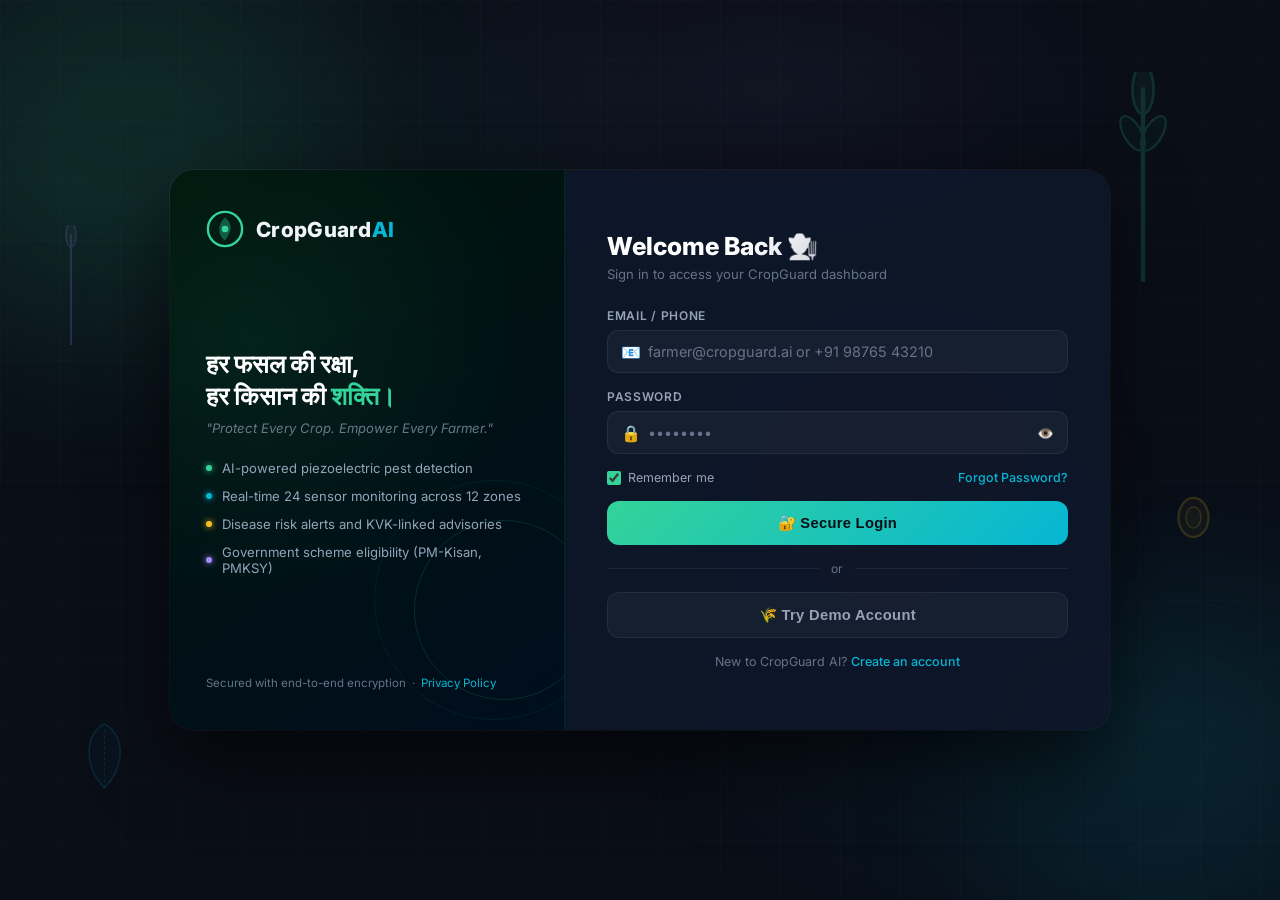
==== login.html @ 86226fdc "Add files via upload" ====
<!DOCTYPE html>
<html lang="en">
<head>
    <meta charset="UTF-8">
    <meta name="viewport" content="width=device-width, initial-scale=1.0">
    <title>CropGuard AI — Secure Access</title>
    <meta name="description" content="Login to CropGuard AI to access your smart farm dashboard, pest detection, and crop analytics.">
    <link rel="preconnect" href="https://fonts.googleapis.com">
    <link rel="preconnect" href="https://fonts.gstatic.com" crossorigin>
    <link href="https://fonts.googleapis.com/css2?family=Inter:wght@300;400;500;600;700;800;900&family=JetBrains+Mono:wght@400;500&display=swap" rel="stylesheet">
    <style>
        *, *::before, *::after { box-sizing: border-box; margin: 0; padding: 0; }

        :root {
            --bg-primary:   #0a0e17;
            --bg-card:      rgba(15, 23, 42, 0.92);
            --green:        #34d399;
            --cyan:         #06b6d4;
            --amber:        #fbbf24;
            --red:          #f87171;
            --purple:       #a78bfa;
            --text-primary: #f1f5f9;
            --text-muted:   #64748b;
            --text-sub:     #94a3b8;
            --border:       rgba(148,163,184,0.1);
            --transition:   0.25s cubic-bezier(0.4,0,0.2,1);
        }

        body {
            min-height: 100vh;
            background: var(--bg-primary);
            font-family: 'Inter', sans-serif;
            color: var(--text-primary);
            display: flex;
            align-items: center;
            justify-content: center;
            overflow: hidden;
            position: relative;
        }

        /* ── Background ─────────────────────────────────────── */
        .bg-layer {
            position: fixed; inset: 0; z-index: 0;
            background:
                radial-gradient(ellipse 80% 60% at 10% 20%, rgba(52,211,153,0.07) 0%, transparent 60%),
                radial-gradient(ellipse 70% 50% at 90% 80%, rgba(6,182,212,0.07) 0%, transparent 60%),
                radial-gradient(ellipse 60% 40% at 60% 10%, rgba(167,139,250,0.05) 0%, transparent 50%);
        }

        /* Animated grid */
        .bg-grid {
            position: fixed; inset: 0; z-index: 0;
            background-image:
                linear-gradient(rgba(148,163,184,0.025) 1px, transparent 1px),
                linear-gradient(90deg, rgba(148,163,184,0.025) 1px, transparent 1px);
            background-size: 60px 60px;
        }

        /* Floating orbs */
        .orb {
            position: fixed; border-radius: 50%;
            filter: blur(80px); pointer-events: none; z-index: 0;
        }
        .orb-1 { width:420px;height:420px; background:rgba(52,211,153,0.08); top:-100px; left:-80px; animation: orbFloat 12s ease-in-out infinite; }
        .orb-2 { width:350px;height:350px; background:rgba(6,182,212,0.07);  bottom:-80px; right:-60px; animation: orbFloat 16s ease-in-out infinite reverse; }
        .orb-3 { width:260px;height:260px; background:rgba(167,139,250,0.06); top:40%; left:60%; animation: orbFloat 10s ease-in-out infinite 3s; }

        @keyframes orbFloat {
            0%,100% { transform: translate(0,0) scale(1); }
            33%      { transform: translate(30px,-20px) scale(1.05); }
            66%      { transform: translate(-20px,30px) scale(0.97); }
        }

        /* Floating farming SVGs */
        .farm-float { position: fixed; opacity: 0.18; pointer-events: none; z-index: 0; }
        .farm-float.f1 { width:70px; top:8%; right:8%;  animation: farmSway 8s ease-in-out infinite; }
        .farm-float.f2 { width:55px; bottom:12%; left:6%; animation: farmSway 11s ease-in-out infinite 2s; }
        .farm-float.f3 { width:45px; top:55%; right:5%; animation: farmSway 9s ease-in-out infinite 1s; }
        .farm-float.f4 { width:40px; top:25%; left:4%; animation: farmSway 13s ease-in-out infinite 4s; }

        @keyframes farmSway {
            0%,100% { transform: translateY(0) rotate(0deg); }
            40%      { transform: translateY(-18px) rotate(4deg); }
            70%      { transform: translateY(8px) rotate(-3deg); }
        }

        /* ── Main layout ─────────────────────────────────────── */
        .page-wrap {
            position: relative; z-index: 1;
            display: flex; align-items: center; justify-content: center;
            min-height: 100vh; width: 100%; padding: 24px;
        }

        .split {
            display: flex; gap: 0;
            width: 100%; max-width: 940px;
            min-height: 560px;
            border-radius: 24px;
            overflow: hidden;
            box-shadow: 0 32px 80px rgba(0,0,0,0.6), 0 0 0 1px rgba(255,255,255,0.06);
        }

        /* ── Left panel (brand panel) ──────────────────────── */
        .brand-side {
            width: 42%;
            background: linear-gradient(145deg, rgba(0,20,10,0.95), rgba(0,15,30,0.95));
            backdrop-filter: blur(20px);
            border-right: 1px solid rgba(52,211,153,0.12);
            display: flex; flex-direction: column; justify-content: space-between;
            padding: 40px 36px;
            position: relative; overflow: hidden;
        }

        .brand-side::before {
            content: '';
            position: absolute; inset: 0;
            background: radial-gradient(ellipse 120% 80% at 20% 30%, rgba(52,211,153,0.08) 0%, transparent 60%);
        }

        .brand-logo {
            display: flex; align-items: center; gap: 12px; position: relative;
        }

        .brand-logo svg { width: 38px; height: 38px; flex-shrink: 0; }

        .brand-logo-text {
            font-size: 1.3rem; font-weight: 800; letter-spacing: 0.3px;
        }
        .brand-logo-text span { color: var(--cyan); }

        .brand-hero { position: relative; padding: 10px 0; }

        .brand-slogan-hi {
            font-size: 1.55rem; font-weight: 800; line-height: 1.3;
            color: #fff; margin-bottom: 8px;
        }
        .brand-slogan-hi .hi-accent { color: var(--green); }

        .brand-slogan-en {
            font-size: 0.82rem; color: rgba(148,163,184,0.7);
            font-style: italic; margin-bottom: 24px;
        }

        .brand-features { display: flex; flex-direction: column; gap: 12px; }
        .brand-feat {
            display: flex; align-items: center; gap: 10px;
            font-size: 0.82rem; color: var(--text-sub);
        }
        .brand-feat-dot {
            width: 6px; height: 6px; border-radius: 50%;
            background: var(--green); flex-shrink: 0;
            box-shadow: 0 0 6px var(--green);
        }

        .brand-bottom {
            position: relative;
            font-size: 0.72rem; color: var(--text-muted);
        }
        .brand-bottom a { color: var(--cyan); text-decoration: none; }

        /* Decorative pulse ring */
        .pulse-ring {
            position: absolute; bottom: 30px; right: -30px; width: 180px; height: 180px;
            border-radius: 50%; border: 1px solid rgba(52,211,153,0.15);
            animation: pulseExpand 4s ease-in-out infinite;
        }
        .pulse-ring-2 {
            position: absolute; bottom: 10px; right: -50px; width: 240px; height: 240px;
            border-radius: 50%; border: 1px solid rgba(6,182,212,0.09);
            animation: pulseExpand 4s ease-in-out infinite 1.5s;
        }
        @keyframes pulseExpand {
            0%,100% { transform: scale(1); opacity: 0.7; }
            50%      { transform: scale(1.08); opacity: 0.3; }
        }

        /* ── Auth card (right side) ──────────────────────────── */
        .auth-side {
            flex: 1;
            background: var(--bg-card);
            backdrop-filter: blur(24px);
            padding: 40px 42px;
            display: flex; flex-direction: column; justify-content: center;
            position: relative; overflow: hidden;
        }

        /* Panel switching */
        .auth-panel { display: none; animation: panelIn 0.3s ease both; }
        .auth-panel.active { display: block; }

        @keyframes panelIn {
            from { opacity: 0; transform: translateY(14px); }
            to   { opacity: 1; transform: translateY(0); }
        }

        /* Panel header */
        .auth-heading {
            margin-bottom: 26px;
        }
        .auth-heading h2 {
            font-size: 1.55rem; font-weight: 800;
            background: linear-gradient(135deg, #fff 30%, rgba(148,163,184,0.7) 100%);
            -webkit-background-clip: text; -webkit-text-fill-color: transparent;
            margin-bottom: 5px;
        }
        .auth-heading p {
            font-size: 0.82rem; color: var(--text-muted);
        }

        /* Form groups */
        .form-group { margin-bottom: 16px; }
        .form-group label {
            display: block; font-size: 0.75rem; font-weight: 600;
            color: var(--text-sub); text-transform: uppercase; letter-spacing: 0.06em;
            margin-bottom: 7px;
        }

        .input-wrap { position: relative; }
        .input-icon {
            position: absolute; left: 14px; top: 50%; transform: translateY(-50%);
            color: var(--text-muted); font-size: 1rem; pointer-events: none;
        }
        .input-eye {
            position: absolute; right: 14px; top: 50%; transform: translateY(-50%);
            color: var(--text-muted); cursor: pointer; font-size: 0.85rem;
            transition: color var(--transition);
        }
        .input-eye:hover { color: var(--cyan); }

        .auth-input {
            width: 100%;
            background: rgba(255,255,255,0.04);
            border: 1px solid var(--border);
            border-radius: 11px;
            padding: 12px 14px 12px 40px;
            color: var(--text-primary);
            font-size: 0.9rem; font-family: 'Inter', sans-serif;
            outline: none;
            transition: border-color var(--transition), box-shadow var(--transition), background var(--transition);
        }
        .auth-input::placeholder { color: var(--text-muted); }
        .auth-input:focus {
            border-color: rgba(52,211,153,0.5);
            background: rgba(52,211,153,0.04);
            box-shadow: 0 0 0 3px rgba(52,211,153,0.1);
        }
        .auth-input.error { border-color: rgba(248,113,113,0.5); box-shadow: 0 0 0 3px rgba(248,113,113,0.08); }
        .auth-input.success { border-color: rgba(52,211,153,0.5); }
        .field-error {
            font-size: 0.72rem; color: var(--red);
            margin-top: 5px; display: none;
        }
        .field-error.show { display: block; }

        /* Password strength bar */
        .strength-bar-wrap {
            margin-top: 8px; display: none;
        }
        .strength-bar-wrap.show { display: block; }
        .strength-track {
            height: 4px; background: rgba(255,255,255,0.06);
            border-radius: 2px; overflow: hidden; margin-bottom: 4px;
        }
        .strength-fill {
            height: 100%; border-radius: 2px;
            transition: width 0.4s ease, background 0.4s ease;
        }
        .strength-label { font-size: 0.68rem; color: var(--text-muted); }

        /* OTP grid */
        .otp-grid {
            display: flex; gap: 10px; justify-content: center; margin: 16px 0;
        }
        .otp-input {
            width: 48px; height: 52px; text-align: center;
            background: rgba(255,255,255,0.04);
            border: 1px solid var(--border); border-radius: 10px;
            color: #fff; font-size: 1.3rem; font-family: 'JetBrains Mono', monospace;
            font-weight: 600; outline: none;
            transition: border-color var(--transition), box-shadow var(--transition);
        }
        .otp-input:focus { border-color: var(--cyan); box-shadow: 0 0 0 3px rgba(6,182,212,0.15); }

        /* Options row */
        .auth-options {
            display: flex; align-items: center; justify-content: space-between;
            margin-bottom: 16px;
        }
        .auth-checkbox {
            display: flex; align-items: center; gap: 7px;
            font-size: 0.78rem; color: var(--text-sub); cursor: pointer;
        }
        .auth-checkbox input { accent-color: var(--green); width: 14px; height: 14px; }
        .auth-link {
            font-size: 0.78rem; color: var(--cyan); text-decoration: none;
            font-weight: 500; transition: color var(--transition);
        }
        .auth-link:hover { color: var(--green); }

        /* Buttons */
        .auth-btn {
            width: 100%;
            background: linear-gradient(135deg, var(--green), var(--cyan));
            border: none; border-radius: 12px;
            padding: 13px 20px;
            color: #0a0e17; font-size: 0.92rem; font-weight: 700;
            cursor: pointer; letter-spacing: 0.3px;
            transition: all var(--transition);
            display: flex; align-items: center; justify-content: center; gap: 8px;
            margin-bottom: 16px;
            position: relative; overflow: hidden;
        }
        .auth-btn::after {
            content: ''; position: absolute; inset: 0;
            background: rgba(255,255,255,0); transition: background 0.2s;
        }
        .auth-btn:hover { transform: translateY(-1px); box-shadow: 0 8px 24px rgba(52,211,153,0.3); }
        .auth-btn:hover::after { background: rgba(255,255,255,0.08); }
        .auth-btn:active { transform: translateY(0); }
        .auth-btn:disabled { opacity: 0.6; cursor: not-allowed; transform: none; }

        .auth-btn.ghost {
            background: rgba(255,255,255,0.04);
            border: 1px solid var(--border);
            color: var(--text-sub); font-weight: 600;
        }
        .auth-btn.ghost:hover { background: rgba(255,255,255,0.08); box-shadow: none; color: #fff; }

        /* Divider */
        .auth-divider {
            display: flex; align-items: center; gap: 12px;
            color: var(--text-muted); font-size: 0.75rem; margin: 4px 0 16px;
        }
        .auth-divider::before, .auth-divider::after {
            content: ''; flex: 1; height: 1px; background: var(--border);
        }

        /* Footer link */
        .auth-footer-text {
            text-align: center; font-size: 0.78rem; color: var(--text-muted);
        }

        /* Step indicator */
        .step-indicator {
            display: flex; gap: 6px; margin-bottom: 20px;
        }
        .step-dot {
            height: 3px; border-radius: 2px; transition: all 0.3s ease;
            background: rgba(255,255,255,0.1);
        }
        .step-dot.active { background: var(--green); }

        /* ── Toast ─────────────────────────────────────────── */
        .toast-container {
            position: fixed; bottom: 24px; right: 24px; z-index: 9999;
            display: flex; flex-direction: column; gap: 10px;
        }
        .toast {
            display: flex; align-items: center; gap: 12px;
            padding: 14px 18px; border-radius: 12px;
            background: rgba(15,23,42,0.97);
            border: 1px solid rgba(255,255,255,0.09);
            backdrop-filter: blur(14px);
            box-shadow: 0 10px 30px rgba(0,0,0,0.4);
            min-width: 280px; max-width: 360px;
            animation: toastIn 0.35s cubic-bezier(0.34,1.56,0.64,1) both;
        }
        .toast.closing { animation: toastOut 0.25s ease both; }
        .toast.success  { border-color: rgba(52,211,153,0.3); }
        .toast.error    { border-color: rgba(248,113,113,0.3); }
        .toast.info     { border-color: rgba(6,182,212,0.3); }
        .toast.warning  { border-color: rgba(251,191,36,0.3); }
        .toast-icon { font-size: 1.2rem; flex-shrink: 0; }
        .toast-title { font-size: 0.85rem; font-weight: 700; color: #fff; }
        .toast-msg   { font-size: 0.75rem; color: var(--text-sub); margin-top: 2px; }
        @keyframes toastIn  { from { opacity:0; transform:translateX(30px); } to { opacity:1; transform:translateX(0); } }
        @keyframes toastOut { to   { opacity:0; transform:translateX(30px); } }

        /* ── Responsive ─────────────────────────────────────── */
        @media (max-width: 680px) {
            .brand-side { display: none; }
            .split { max-width: 440px; border-radius: 20px; }
            .auth-side { padding: 32px 24px; }
        }

        /* Spinner */
        .spinner {
            width: 16px; height: 16px;
            border: 2px solid rgba(0,0,0,0.2);
            border-top-color: #0a0e17;
            border-radius: 50%;
            animation: spin 0.7s linear infinite;
            display: none;
        }
        @keyframes spin { to { transform: rotate(360deg); } }
    </style>
</head>
<body>

<!-- Background layers -->
<div class="bg-layer"></div>
<div class="bg-grid"></div>
<div class="orb orb-1"></div>
<div class="orb orb-2"></div>
<div class="orb orb-3"></div>

<!-- Floating farming elements -->
<svg class="farm-float f1" viewBox="0 0 40 120" fill="none">
    <line x1="20" y1="120" x2="20" y2="10" stroke="#34d399" stroke-width="2.5" stroke-linecap="round"/>
    <ellipse cx="20" cy="10" rx="6" ry="14" fill="rgba(52,211,153,0.3)" stroke="#34d399" stroke-width="1.5"/>
    <ellipse cx="14" cy="35" rx="5" ry="11" fill="rgba(52,211,153,0.2)" stroke="#34d399" stroke-width="1.2" transform="rotate(-30 14 35)"/>
    <ellipse cx="26" cy="35" rx="5" ry="11" fill="rgba(52,211,153,0.2)" stroke="#34d399" stroke-width="1.2" transform="rotate(30 26 35)"/>
</svg>
<svg class="farm-float f2" viewBox="0 0 60 80" fill="none">
    <path d="M30 75 C10 55 5 20 30 5 C55 20 50 55 30 75Z" fill="rgba(6,182,212,0.2)" stroke="#06b6d4" stroke-width="1.5"/>
    <line x1="30" y1="75" x2="30" y2="10" stroke="#06b6d4" stroke-width="1" stroke-dasharray="3 3"/>
</svg>
<svg class="farm-float f3" viewBox="0 0 30 30" fill="none">
    <ellipse cx="15" cy="15" rx="10" ry="13" fill="rgba(251,191,36,0.22)" stroke="#fbbf24" stroke-width="1.5"/>
    <ellipse cx="15" cy="15" rx="5" ry="7" fill="rgba(251,191,36,0.15)" stroke="#fbbf24" stroke-width="1"/>
</svg>
<svg class="farm-float f4" viewBox="0 0 40 120" fill="none">
    <line x1="20" y1="120" x2="20" y2="10" stroke="#a78bfa" stroke-width="2" stroke-linecap="round"/>
    <ellipse cx="20" cy="10" rx="5" ry="12" fill="rgba(167,139,250,0.25)" stroke="#a78bfa" stroke-width="1.5"/>
</svg>

<div class="page-wrap">
    <div class="split">

        <!-- ── LEFT BRAND PANEL ─────────────────────────────── -->
        <div class="brand-side">
            <div class="pulse-ring"></div>
            <div class="pulse-ring-2"></div>

            <!-- Logo -->
            <div class="brand-logo">
                <svg viewBox="0 0 40 40" fill="none">
                    <circle cx="20" cy="20" r="18" stroke="url(#lg)" stroke-width="2.5"/>
                    <path d="M20 8 C28 14 28 22 20 32 C12 28 12 14 20 8Z" fill="url(#lg)" opacity="0.35"/>
                    <circle cx="20" cy="20" r="3.5" fill="url(#lg)"/>
                    <defs>
                        <linearGradient id="lg" x1="0" y1="0" x2="40" y2="40">
                            <stop offset="0%" stop-color="#34d399"/>
                            <stop offset="100%" stop-color="#06b6d4"/>
                        </linearGradient>
                    </defs>
                </svg>
                <div class="brand-logo-text">CropGuard<span>AI</span></div>
            </div>

            <!-- Slogan -->
            <div class="brand-hero">
                <div class="brand-slogan-hi">
                    हर फसल की रक्षा,<br>हर किसान की <span class="hi-accent">शक्ति।</span>
                </div>
                <div class="brand-slogan-en">"Protect Every Crop. Empower Every Farmer."</div>
                <div class="brand-features">
                    <div class="brand-feat"><div class="brand-feat-dot"></div>AI-powered piezoelectric pest detection</div>
                    <div class="brand-feat"><div class="brand-feat-dot" style="background:var(--cyan);box-shadow:0 0 6px var(--cyan)"></div>Real-time 24 sensor monitoring across 12 zones</div>
                    <div class="brand-feat"><div class="brand-feat-dot" style="background:var(--amber);box-shadow:0 0 6px var(--amber)"></div>Disease risk alerts and KVK-linked advisories</div>
                    <div class="brand-feat"><div class="brand-feat-dot" style="background:var(--purple);box-shadow:0 0 6px var(--purple)"></div>Government scheme eligibility (PM-Kisan, PMKSY)</div>
                </div>
            </div>

            <div class="brand-bottom">
                Secured with end-to-end encryption &nbsp;·&nbsp; <a href="#">Privacy Policy</a>
            </div>
        </div>

        <!-- ── RIGHT AUTH PANEL ─────────────────────────────── -->
        <div class="auth-side">

            <!-- ════ LOGIN PANEL ════ -->
            <div id="panel-login" class="auth-panel active">
                <div class="auth-heading">
                    <h2>Welcome Back 👨‍🌾</h2>
                    <p>Sign in to access your CropGuard dashboard</p>
                </div>
                <form id="form-login" novalidate onsubmit="handleLogin(event)">
                    <div class="form-group">
                        <label>Email / Phone</label>
                        <div class="input-wrap">
                            <span class="input-icon">📧</span>
                            <input id="login-email" type="text" class="auth-input" placeholder="farmer@cropguard.ai or +91 98765 43210" required>
                        </div>
                        <div class="field-error" id="login-email-err">Please enter a valid email or phone number.</div>
                    </div>
                    <div class="form-group">
                        <label>Password</label>
                        <div class="input-wrap">
                            <span class="input-icon">🔒</span>
                            <input id="login-pass" type="password" class="auth-input" placeholder="••••••••" required>
                            <span class="input-eye" onclick="togglePwd('login-pass',this)">👁️</span>
                        </div>
                        <div class="field-error" id="login-pass-err">Password must be at least 6 characters.</div>
                    </div>
                    <div class="auth-options">
                        <label class="auth-checkbox">
                            <input type="checkbox" checked>
                            <span>Remember me</span>
                        </label>
                        <a href="#" class="auth-link" onclick="switchPanel('forgot')">Forgot Password?</a>
                    </div>
                    <button type="submit" class="auth-btn" id="login-btn">
                        <span class="spinner" id="login-spinner"></span>
                        <span id="login-btn-text">🔐 Secure Login</span>
                    </button>
                </form>
                <div class="auth-divider">or</div>
                <button class="auth-btn ghost" onclick="demoLogin()">🌾 Try Demo Account</button>
                <div class="auth-footer-text">
                    New to CropGuard AI? <a href="#" class="auth-link" onclick="switchPanel('register')">Create an account</a>
                </div>
            </div>

            <!-- ════ REGISTER PANEL ════ -->
            <div id="panel-register" class="auth-panel">
                <div class="step-indicator">
                    <div class="step-dot active" id="step1" style="width:28px"></div>
                    <div class="step-dot" id="step2" style="width:16px"></div>
                    <div class="step-dot" id="step3" style="width:16px"></div>
                </div>
                <div class="auth-heading">
                    <h2>Create Account 🌱</h2>
                    <p>Join CropGuard AI — protect your crops with AI</p>
                </div>
                <form id="form-register" novalidate onsubmit="handleRegister(event)">
                    <div class="form-group">
                        <label>Full Name</label>
                        <div class="input-wrap">
                            <span class="input-icon">👤</span>
                            <input id="reg-name" type="text" class="auth-input" placeholder="Lalan Singh" required>
                        </div>
                        <div class="field-error" id="reg-name-err">Please enter your full name.</div>
                    </div>
                    <div class="form-group">
                        <label>Phone Number</label>
                        <div class="input-wrap">
                            <span class="input-icon">📱</span>
                            <input id="reg-phone" type="tel" class="auth-input" placeholder="+91 98765 43210" required>
                        </div>
                        <div class="field-error" id="reg-phone-err">Please enter a valid 10-digit phone number.</div>
                    </div>
                    <div class="form-group">
                        <label>Email Address</label>
                        <div class="input-wrap">
                            <span class="input-icon">📧</span>
                            <input id="reg-email" type="email" class="auth-input" placeholder="farmer@example.com" required>
                        </div>
                        <div class="field-error" id="reg-email-err">Please enter a valid email address.</div>
                    </div>
                    <div class="form-group">
                        <label>Create Password</label>
                        <div class="input-wrap">
                            <span class="input-icon">🔒</span>
                            <input id="reg-pass" type="password" class="auth-input" placeholder="Minimum 8 characters" required oninput="checkStrength(this.value)">
                            <span class="input-eye" onclick="togglePwd('reg-pass',this)">👁️</span>
                        </div>
                        <div class="strength-bar-wrap" id="strength-wrap">
                            <div class="strength-track">
                                <div class="strength-fill" id="strength-fill"></div>
                            </div>
                            <div class="strength-label" id="strength-label">Enter a password</div>
                        </div>
                        <div class="field-error" id="reg-pass-err">Password must be at least 8 characters.</div>
                    </div>
                    <div class="form-group">
                        <label>Confirm Password</label>
                        <div class="input-wrap">
                            <span class="input-icon">🔑</span>
                            <input id="reg-pass2" type="password" class="auth-input" placeholder="Repeat your password" required>
                            <span class="input-eye" onclick="togglePwd('reg-pass2',this)">👁️</span>
                        </div>
                        <div class="field-error" id="reg-pass2-err">Passwords do not match.</div>
                    </div>
                    <button type="submit" class="auth-btn" id="reg-btn">
                        <span class="spinner" id="reg-spinner"></span>
                        <span id="reg-btn-text">🌾 Create My Account</span>
                    </button>
                </form>
                <div class="auth-footer-text">
                    Already have an account? <a href="#" class="auth-link" onclick="switchPanel('login')">Sign in</a>
                </div>
            </div>

            <!-- ════ FORGOT PASSWORD PANEL ════ -->
            <div id="panel-forgot" class="auth-panel">
                <div class="auth-heading">
                    <h2>Reset Password 🔐</h2>
                    <p>Enter your registered email or phone number</p>
                </div>
                <form id="form-forgot" novalidate onsubmit="handleForgot(event)">
                    <div class="form-group">
                        <label>Registered Email / Phone</label>
                        <div class="input-wrap">
                            <span class="input-icon">📧</span>
                            <input id="forgot-email" type="text" class="auth-input" placeholder="farmer@cropguard.ai" required>
                        </div>
                        <div class="field-error" id="forgot-err">Please enter your registered email or phone.</div>
                    </div>
                    <button type="submit" class="auth-btn" id="forgot-btn">
                        <span class="spinner" id="forgot-spinner"></span>
                        <span id="forgot-btn-text">📩 Send Reset Link</span>
                    </button>
                </form>

                <!-- OTP section (appears after sending) -->
                <div id="otp-section" style="display:none;">
                    <div style="margin:16px 0 10px;font-size:0.82rem;color:var(--text-sub);text-align:center;">
                        Enter the 6-digit OTP sent to your email / phone
                    </div>
                    <div class="otp-grid" id="otp-grid">
                        <input class="otp-input" maxlength="1" inputmode="numeric" pattern="[0-9]">
                        <input class="otp-input" maxlength="1" inputmode="numeric" pattern="[0-9]">
                        <input class="otp-input" maxlength="1" inputmode="numeric" pattern="[0-9]">
                        <input class="otp-input" maxlength="1" inputmode="numeric" pattern="[0-9]">
                        <input class="otp-input" maxlength="1" inputmode="numeric" pattern="[0-9]">
                        <input class="otp-input" maxlength="1" inputmode="numeric" pattern="[0-9]">
                    </div>
                    <button class="auth-btn" onclick="verifyOTP()" id="otp-btn">✅ Verify OTP</button>
                    <div style="text-align:center;font-size:0.72rem;color:var(--text-muted);margin-top:6px;">
                        Didn't receive it? <a href="#" class="auth-link" id="resend-link" onclick="resendOTP()">Resend in <span id="resend-timer">30</span>s</a>
                    </div>
                </div>

                <div class="auth-footer-text" style="margin-top:16px;">
                    Remember your password? <a href="#" class="auth-link" onclick="switchPanel('login')">Back to Login</a>
                </div>
            </div>

            <!-- ════ SUCCESS PANEL ════ -->
            <div id="panel-success" class="auth-panel">
                <div style="text-align:center;padding:20px 0;">
                    <div style="font-size:3.5rem;margin-bottom:16px;animation:farmSway 2s ease-in-out infinite;">🌾</div>
                    <h2 style="font-size:1.4rem;font-weight:800;color:#fff;margin-bottom:8px;" id="success-title">Registration Successful!</h2>
                    <p style="font-size:0.82rem;color:var(--text-muted);margin-bottom:28px;" id="success-msg">Welcome to CropGuard AI. Redirecting to your dashboard...</p>
                    <div style="width:100%;height:3px;background:rgba(255,255,255,0.06);border-radius:3px;overflow:hidden;">
                        <div id="progress-bar" style="height:100%;width:0%;background:linear-gradient(90deg,#34d399,#06b6d4);border-radius:3px;transition:width 1.5s linear;"></div>
                    </div>
                </div>
            </div>

        </div><!-- /auth-side -->
    </div><!-- /split -->
</div>

<div class="toast-container" id="toast-container"></div>

<script>
// ── Panel Switching ──────────────────────────────────────────────────
function switchPanel(id) {
    document.querySelectorAll('.auth-panel').forEach(p => p.classList.remove('active'));
    document.getElementById('panel-' + id).classList.add('active');

    // Reset OTP section when revisiting forgot
    if (id !== 'forgot') {
        document.getElementById('otp-section').style.display = 'none';
        document.getElementById('form-forgot').style.display = 'block';
    }
}

// ── Toggle password visibility ────────────────────────────────────────
function togglePwd(inputId, eyeEl) {
    const input = document.getElementById(inputId);
    if (input.type === 'password') { input.type = 'text'; eyeEl.textContent = '🙈'; }
    else                           { input.type = 'password'; eyeEl.textContent = '👁️'; }
}

// ── Password strength ────────────────────────────────────────────────
function checkStrength(val) {
    const wrap = document.getElementById('strength-wrap');
    const fill = document.getElementById('strength-fill');
    const label = document.getElementById('strength-label');
    wrap.classList.toggle('show', val.length > 0);
    if (!val) return;

    let score = 0;
    if (val.length >= 8)              score++;
    if (/[A-Z]/.test(val))           score++;
    if (/[0-9]/.test(val))           score++;
    if (/[^a-zA-Z0-9]/.test(val))   score++;

    const levels = [
        { pct:'15%', color:'#f87171', text:'Weak' },
        { pct:'40%', color:'#fbbf24', text:'Fair' },
        { pct:'70%', color:'#06b6d4', text:'Good' },
        { pct:'100%',color:'#34d399', text:'Strong 💪' },
    ];
    const l = levels[Math.max(0, score - 1)];
    fill.style.width = l.pct;
    fill.style.background = l.color;
    label.textContent = l.text;
    label.style.color = l.color;
}

// ── Validation helpers ───────────────────────────────────────────────
function setErr(id, show) {
    const el = document.getElementById(id);
    el && el.classList.toggle('show', show);
    const input = el && el.previousElementSibling && el.previousElementSibling.querySelector('.auth-input');
    if (input) { input.classList.toggle('error', show); input.classList.toggle('success', !show && !!input.value); }
}

function isEmail(v)  { return /^[^\s@]+@[^\s@]+\.[^\s@]+$/.test(v); }
function isPhone(v)  { return /^[\+\d][\d\s\-]{8,14}$/.test(v.trim()); }

// ── LOGIN ────────────────────────────────────────────────────────────
async function handleLogin(e) {
    e.preventDefault();
    const email = document.getElementById('login-email').value.trim();
    const pass  = document.getElementById('login-pass').value;

    let valid = true;
    if (!isEmail(email) && !isPhone(email)) { setErr('login-email-err', true); valid = false; }
    else setErr('login-email-err', false);

    if (pass.length < 6) { setErr('login-pass-err', true); valid = false; }
    else setErr('login-pass-err', false);

    if (!valid) return;
    setLoading('login-btn','login-spinner','login-btn-text', true);

    try {
        const response = await fetch('http://127.0.0.1:5000/api/login', {
            method: 'POST',
            headers: { 'Content-Type': 'application/json' },
            body: JSON.stringify({ email: email, password: pass })
        });
        const result = await response.json();
        
        setLoading('login-btn','login-spinner','login-btn-text', false);
        if (result.status === 'success') {
            showToast('success','Login Successful ✅','Redirecting to your farm dashboard...');
            showSuccess('Welcome Back!', 'Loading your CropGuard Dashboard...', 'dashboard');
        } else {
            showToast('error', 'Login Failed', result.message || 'Invalid credentials.');
        }
    } catch (e) {
        setLoading('login-btn','login-spinner','login-btn-text', false);
        showToast('error', 'Connection Error', 'Backend server might be offline.');
        // Fallback for demo
        console.warn("Backend error, demo fallback:", e);
    }
}

// ── DEMO LOGIN ────────────────────────────────────────────────────────
function demoLogin() {
    document.getElementById('login-email').value = 'farmer@cropguard.ai';
    document.getElementById('login-pass').value = 'demo1234';
    showToast('info','Demo Mode','Logging in with demo account...', 3000);
    setTimeout(() => {
        showSuccess('Demo Login!', 'Loading demo CropGuard Dashboard...', 'dashboard');
    }, 900);
}

// ── REGISTER ────────────────────────────────────────────────────────
async function handleRegister(e) {
    e.preventDefault();
    const name  = document.getElementById('reg-name').value.trim();
    const phone = document.getElementById('reg-phone').value.trim();
    const email = document.getElementById('reg-email').value.trim();
    const pass  = document.getElementById('reg-pass').value;
    const pass2 = document.getElementById('reg-pass2').value;

    let valid = true;
    if (name.length < 2)           { setErr('reg-name-err',  true); valid = false; } else setErr('reg-name-err', false);
    if (!isPhone(phone))           { setErr('reg-phone-err', true); valid = false; } else setErr('reg-phone-err', false);
    if (!isEmail(email))           { setErr('reg-email-err', true); valid = false; } else setErr('reg-email-err', false);
    if (pass.length < 8)           { setErr('reg-pass-err',  true); valid = false; } else setErr('reg-pass-err', false);
    if (pass !== pass2)            { setErr('reg-pass2-err', true); valid = false; } else setErr('reg-pass2-err', false);

    if (!valid) return;
    setLoading('reg-btn','reg-spinner','reg-btn-text', true);

    try {
        const response = await fetch('http://127.0.0.1:5000/api/register', {
            method: 'POST',
            headers: { 'Content-Type': 'application/json' },
            body: JSON.stringify({ name, email, phone, password: pass })
        });
        const result = await response.json();
        setLoading('reg-btn','reg-spinner','reg-btn-text', false);
        if (result.status === 'success') {
            showToast('success', 'Account Created 🌾', `Welcome to CropGuard AI, ${name.split(' ')[0]}!`);
            showSuccess('Registration Successful! 🎉', `Welcome ${name.split(' ')[0]}! Your account is ready.`, 'dashboard');
        } else {
            showToast('error', 'Registration Error', result.message || 'Error occurred.');
        }
    } catch (e) {
        setLoading('reg-btn','reg-spinner','reg-btn-text', false);
        showToast('error', 'Connection Error', 'Backend server might be offline.');
    }
}

// ── FORGOT PASSWORD ──────────────────────────────────────────────────
function handleForgot(e) {
    e.preventDefault();
    const email = document.getElementById('forgot-email').value.trim();
    if (!isEmail(email) && !isPhone(email)) { setErr('forgot-err', true); return; }
    setErr('forgot-err', false);
    setLoading('forgot-btn','forgot-spinner','forgot-btn-text', true);

    setTimeout(() => {
        setLoading('forgot-btn','forgot-spinner','forgot-btn-text', false);
        showToast('info','OTP Sent 📩', 'A 6-digit code was sent to your email / phone.');
        // Show OTP section
        document.getElementById('form-forgot').style.display = 'none';
        document.getElementById('otp-section').style.display = 'block';
        initOTP();
        startResendTimer();
    }, 1000);
}

// ── OTP Logic ────────────────────────────────────────────────────────
function initOTP() {
    const inputs = document.querySelectorAll('.otp-input');
    inputs.forEach((inp, idx) => {
        inp.value = '';
        inp.addEventListener('input', () => {
            if (inp.value && idx < inputs.length - 1) inputs[idx + 1].focus();
        });
        inp.addEventListener('keydown', (e) => {
            if (e.key === 'Backspace' && !inp.value && idx > 0) inputs[idx - 1].focus();
        });
    });
    inputs[0].focus();
}

function verifyOTP() {
    const inputs = document.querySelectorAll('.otp-input');
    const otp = Array.from(inputs).map(i => i.value).join('');
    if (otp.length < 6) { showToast('error','Incomplete OTP','Please enter all 6 digits.'); return; }

    const btn = document.getElementById('otp-btn');
    btn.textContent = 'Verifying...';
    btn.disabled = true;

    setTimeout(() => {
        showToast('success','OTP Verified ✅','Password reset link sent. Redirecting to login...');
        setTimeout(() => switchPanel('login'), 1800);
        btn.textContent = '✅ Verify OTP';
        btn.disabled = false;
    }, 1000);
}

function startResendTimer() {
    let t = 30;
    const timerEl = document.getElementById('resend-timer');
    const link    = document.getElementById('resend-link');
    link.style.pointerEvents = 'none';
    link.style.color = 'var(--text-muted)';
    const interval = setInterval(() => {
        t--;
        if (timerEl) timerEl.textContent = t;
        if (t <= 0) {
            clearInterval(interval);
            if (link) {
                link.innerHTML = 'Resend OTP';
                link.style.pointerEvents = '';
                link.style.color = 'var(--cyan)';
            }
        }
    }, 1000);
}

function resendOTP() {
    showToast('info','OTP Resent 📩','A new 6-digit code has been sent.');
    initOTP();
    startResendTimer();
}

// ── Success panel ────────────────────────────────────────────────────
function showSuccess(title, msg, redirect) {
    document.getElementById('success-title').textContent = title;
    document.getElementById('success-msg').textContent = msg;
    switchPanel('success');
    requestAnimationFrame(() => {
        setTimeout(() => {
            document.getElementById('progress-bar').style.width = '100%';
        }, 50);
    });
    setTimeout(() => window.location.href = 'http://127.0.0.1:5000/' + redirect, 1700);
}

// ── Loading state ────────────────────────────────────────────────────
function setLoading(btnId, spinnerId, textId, loading) {
    const btn = document.getElementById(btnId);
    const sp  = document.getElementById(spinnerId);
    const tx  = document.getElementById(textId);
    btn.disabled = loading;
    sp.style.display = loading ? 'block' : 'none';
    tx.textContent   = loading ? 'Please wait...' : tx.dataset.orig || tx.textContent;
    if (!tx.dataset.orig) tx.dataset.orig = tx.textContent;
}

// ── Toast ─────────────────────────────────────────────────────────────
function showToast(type, title, msg, duration = 4000) {
    const container = document.getElementById('toast-container');
    const icons = { success:'✅', error:'❌', info:'ℹ️', warning:'⚠️' };
    const toast = document.createElement('div');
    toast.className = `toast ${type}`;
    toast.innerHTML = `
        <div class="toast-icon">${icons[type] || 'ℹ️'}</div>
        <div><div class="toast-title">${title}</div><div class="toast-msg">${msg}</div></div>`;
    container.appendChild(toast);
    setTimeout(() => { toast.classList.add('closing'); setTimeout(() => toast.remove(), 300); }, duration);
}
</script>
</body>
</html>
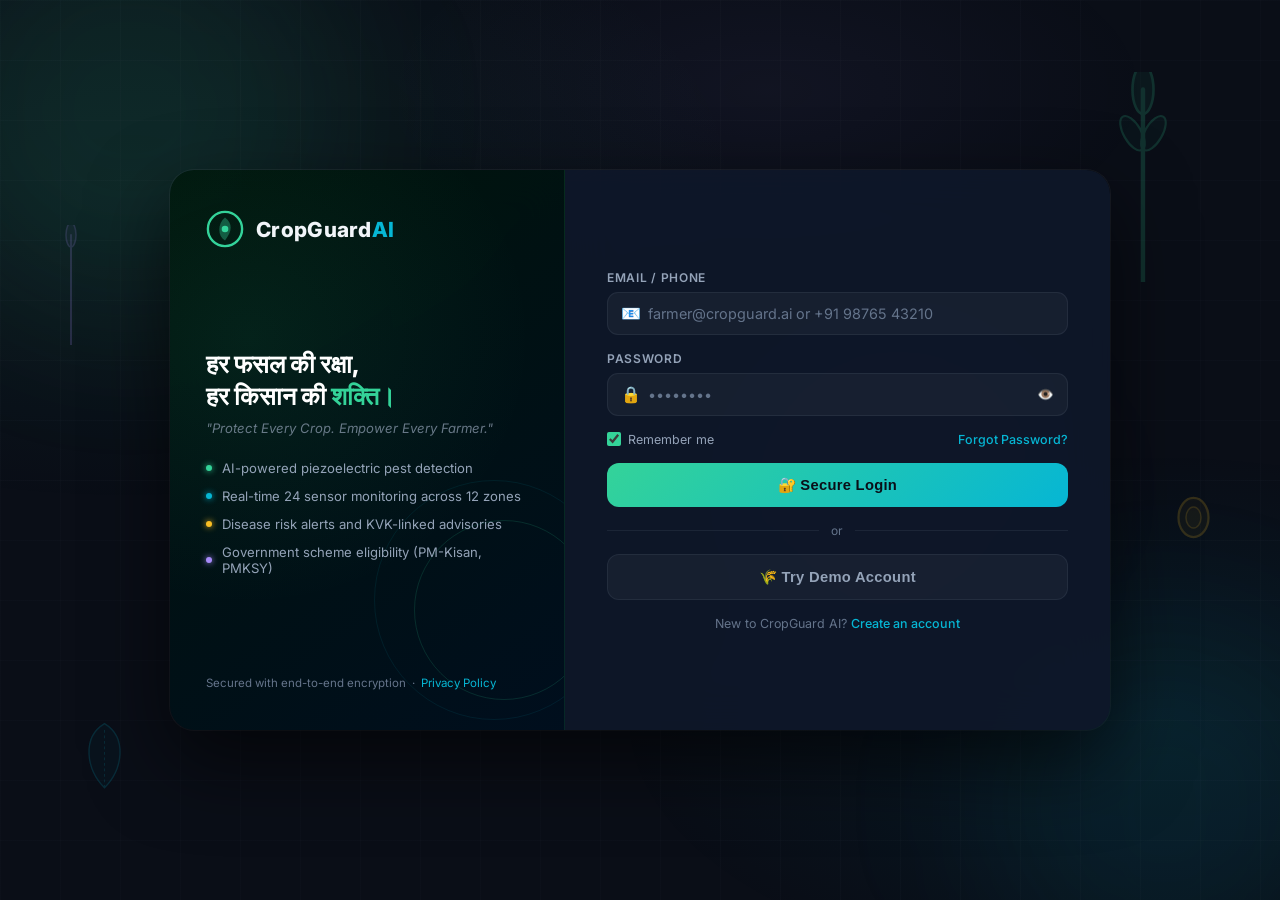
==== commit 7d175163: "Add files via upload" ====
--- a/login.html
+++ b/login.html
@@ -200,7 +200,7 @@
         .auth-heading h2 {
             font-size: 1.55rem; font-weight: 800;
             background: linear-gradient(135deg, #fff 30%, rgba(148,163,184,0.7) 100%);
-            -webkit-background-clip: text; -webkit-text-fill-color: transparent;
+           /* -webkit-background-clip: text; -webkit-text-fill-color: transparent;*/
             margin-bottom: 5px;
         }
         .auth-heading p {
@@ -472,10 +472,6 @@
 
             <!-- ════ LOGIN PANEL ════ -->
             <div id="panel-login" class="auth-panel active">
-                <div class="auth-heading">
-                    <h2>Welcome Back 👨‍🌾</h2>
-                    <p>Sign in to access your CropGuard dashboard</p>
-                </div>
                 <form id="form-login" novalidate onsubmit="handleLogin(event)">
                     <div class="form-group">
                         <label>Email / Phone</label>
@@ -730,16 +726,24 @@
         
         setLoading('login-btn','login-spinner','login-btn-text', false);
         if (result.status === 'success') {
+            // Persist session
+            localStorage.setItem('farmer_token', result.token || 'demo-token');
+            localStorage.setItem('farmer_name', result.user?.name || email);
+            
             showToast('success','Login Successful ✅','Redirecting to your farm dashboard...');
-            showSuccess('Welcome Back!', 'Loading your CropGuard Dashboard...', 'dashboard');
+            showSuccess('Welcome Back!', 'Loading your CropGuard Dashboard...', 'index.html');
         } else {
             showToast('error', 'Login Failed', result.message || 'Invalid credentials.');
         }
     } catch (e) {
-        setLoading('login-btn','login-spinner','login-btn-text', false);
-        showToast('error', 'Connection Error', 'Backend server might be offline.');
-        // Fallback for demo
         console.warn("Backend error, demo fallback:", e);
+        showToast('warning', 'Backend Offline', 'Switching to Demo Mode for UI testing.');
+        setTimeout(() => {
+            setLoading('login-btn','login-spinner','login-btn-text', false);
+            localStorage.setItem('farmer_token', 'offline-demo-token');
+            localStorage.setItem('farmer_name', email.split('@')[0]);
+            showSuccess('Demo Mode Active!', 'Server is offline, but you can explore the UI.', 'index.html');
+        }, 800);
     }
 }
 
@@ -749,7 +753,7 @@
     document.getElementById('login-pass').value = 'demo1234';
     showToast('info','Demo Mode','Logging in with demo account...', 3000);
     setTimeout(() => {
-        showSuccess('Demo Login!', 'Loading demo CropGuard Dashboard...', 'dashboard');
+        showSuccess('Demo Login!', 'Loading demo CropGuard Dashboard...', 'index.html');
     }, 900);
 }
 
@@ -781,14 +785,24 @@
         const result = await response.json();
         setLoading('reg-btn','reg-spinner','reg-btn-text', false);
         if (result.status === 'success') {
+            // Persist session
+            localStorage.setItem('farmer_token', result.token || 'reg-token');
+            localStorage.setItem('farmer_name', result.user?.name || name);
+            
             showToast('success', 'Account Created 🌾', `Welcome to CropGuard AI, ${name.split(' ')[0]}!`);
-            showSuccess('Registration Successful! 🎉', `Welcome ${name.split(' ')[0]}! Your account is ready.`, 'dashboard');
+            showSuccess('Registration Successful! 🎉', `Welcome ${name.split(' ')[0]}! Your account is ready.`, 'index.html');
         } else {
             showToast('error', 'Registration Error', result.message || 'Error occurred.');
         }
     } catch (e) {
-        setLoading('reg-btn','reg-spinner','reg-btn-text', false);
-        showToast('error', 'Connection Error', 'Backend server might be offline.');
+        console.warn("Backend registration error, demo fallback:", e);
+        showToast('warning', 'Backend Offline', 'Registration failed, but using Demo mode for UI testing.');
+        setTimeout(() => {
+            setLoading('reg-btn', 'reg-spinner', 'reg-btn-text', false);
+            localStorage.setItem('farmer_token', 'reg-demo-token');
+            localStorage.setItem('farmer_name', name.split(' ')[0]);
+            showSuccess('Demo Account Created! 🎉', `Welcome ${name.split(' ')[0]}! You can now explore the UI.`, 'index.html');
+        }, 800);
     }
 }
 
@@ -879,7 +893,7 @@
             document.getElementById('progress-bar').style.width = '100%';
         }, 50);
     });
-    setTimeout(() => window.location.href = 'http://127.0.0.1:5000/' + redirect, 1700);
+    setTimeout(() => window.location.href = redirect, 1700);
 }
 
 // ── Loading state ────────────────────────────────────────────────────
@@ -887,10 +901,13 @@
     const btn = document.getElementById(btnId);
     const sp  = document.getElementById(spinnerId);
     const tx  = document.getElementById(textId);
+    if (!btn || !sp || !tx) return;
+
+    if (!tx.dataset.orig) tx.dataset.orig = tx.textContent;
+
     btn.disabled = loading;
     sp.style.display = loading ? 'block' : 'none';
-    tx.textContent   = loading ? 'Please wait...' : tx.dataset.orig || tx.textContent;
-    if (!tx.dataset.orig) tx.dataset.orig = tx.textContent;
+    tx.textContent   = loading ? 'Please wait...' : tx.dataset.orig;
 }
 
 // ── Toast ─────────────────────────────────────────────────────────────
